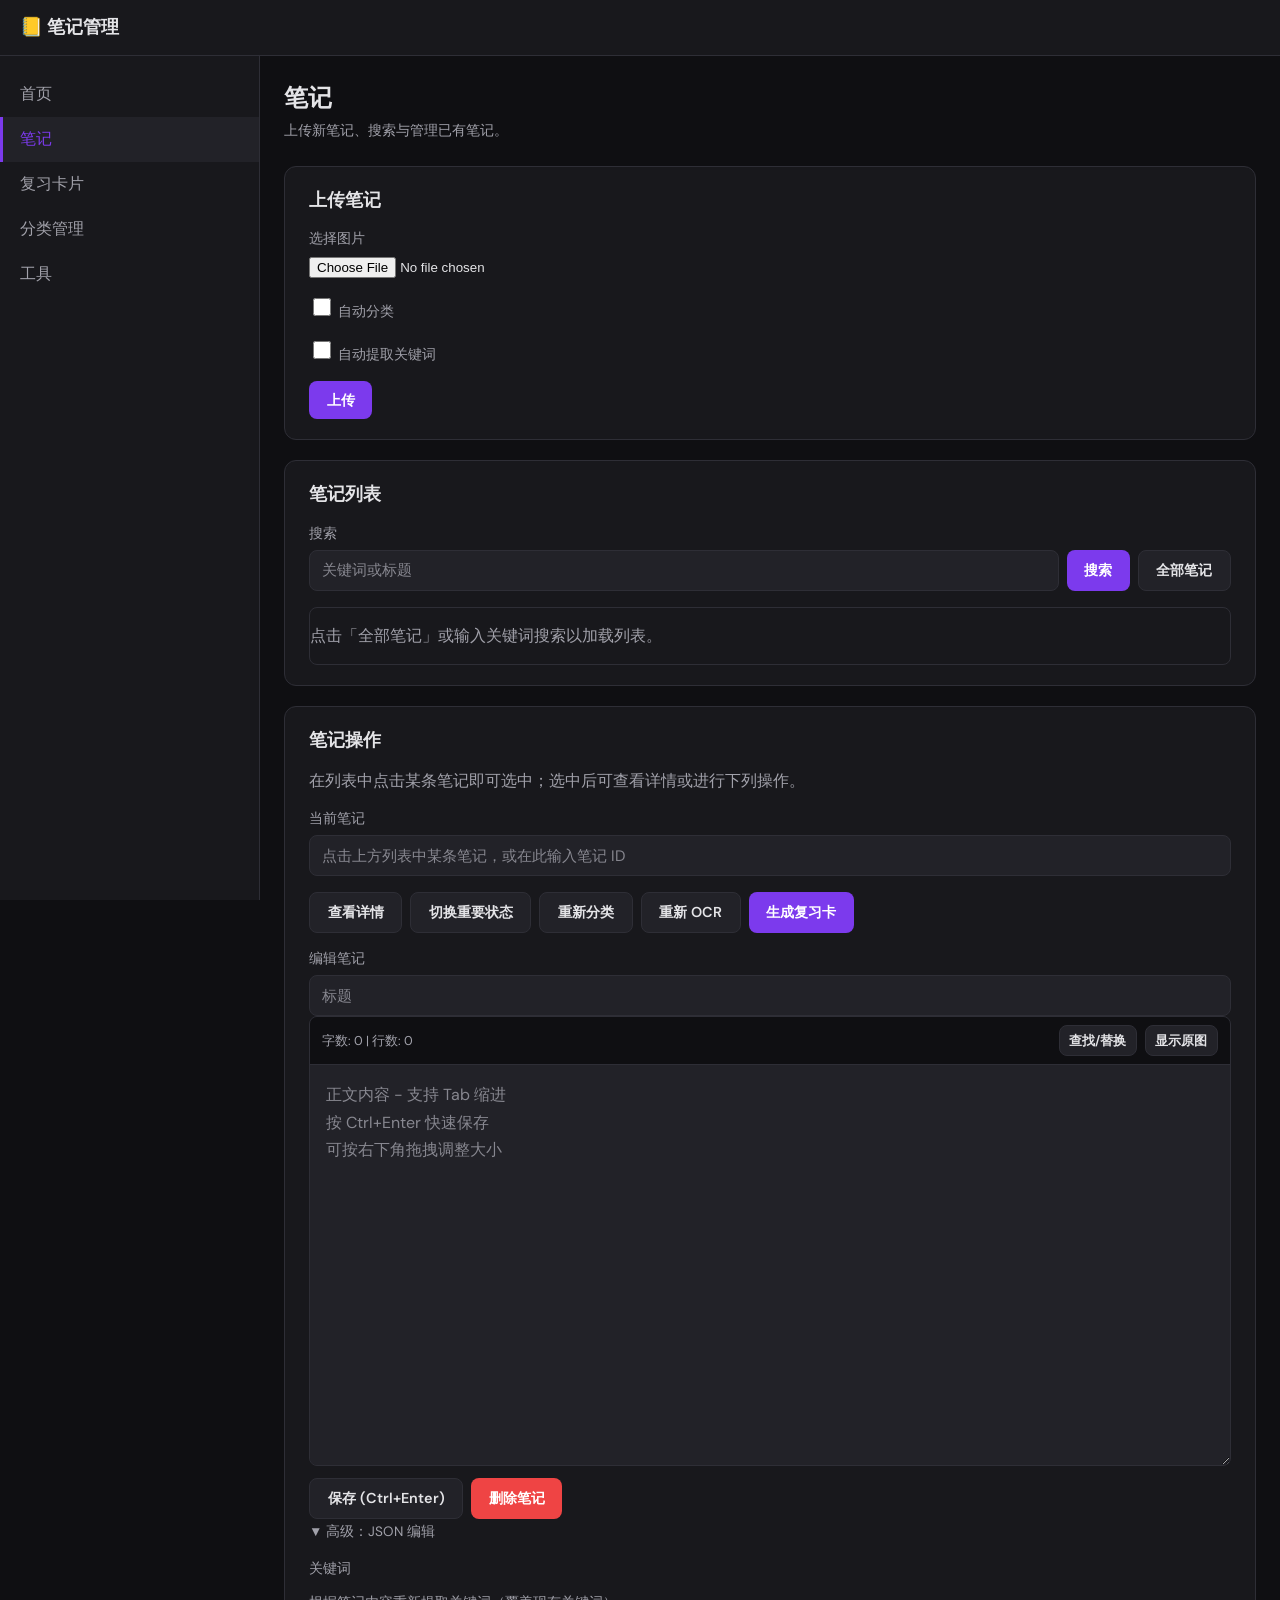
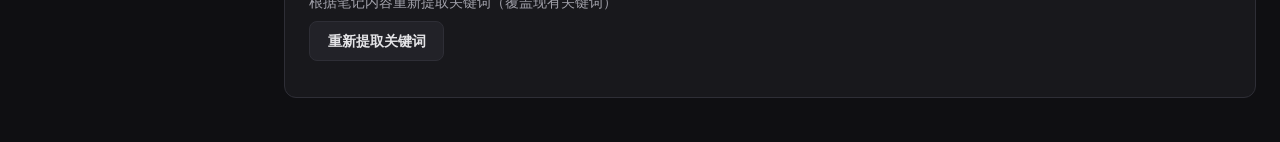
==== app/static/notes.html @ e65e79f5 "refractor: directories structure" ====
<!DOCTYPE html>
<html lang="zh-CN">
<head>
  <meta charset="UTF-8">
  <meta name="viewport" content="width=device-width, initial-scale=1">
  <title>笔记 - 笔记管理</title>
  <link rel="preconnect" href="https://fonts.googleapis.com">
  <link rel="preconnect" href="https://fonts.gstatic.com" crossorigin>
  <link href="https://fonts.googleapis.com/css2?family=DM+Sans:wght@400;500;600;700&display=swap" rel="stylesheet">
  <link rel="stylesheet" href="common.css">
</head>
<body>
  <header class="app-header">
    <div class="logo">
      <a href="index.html">📒 笔记管理</a>
    </div>
    <button type="button" class="nav-toggle" id="nav-toggle" aria-label="打开菜单">
      <svg width="24" height="24" fill="none" stroke="currentColor" stroke-width="2" viewBox="0 0 24 24"><path d="M4 6h16M4 12h16M4 18h16"/></svg>
    </button>
  </header>

  <div class="overlay" id="overlay"></div>
  <aside class="sidebar" id="sidebar">
    <nav>
      <ul>
        <li><a href="index.html">首页</a></li>
        <li><a href="notes.html" class="active">笔记</a></li>
        <li><a href="cards.html">复习卡片</a></li>
        <li><a href="categories.html">分类管理</a></li>
        <li><a href="tools.html">工具</a></li>
      </ul>
    </nav>
  </aside>

  <main class="main-wrap">
    <div class="page-header">
      <h1>笔记</h1>
      <p>上传新笔记、搜索与管理已有笔记。</p>
    </div>

    <section class="card" id="upload">
      <h2>上传笔记</h2>
      <form id="upload-form">
        <div class="form-group">
          <label>选择图片</label>
          <input type="file" id="note-file" name="file" accept="image/*" required />
        </div>
        <div class="form-group">
          <label class="checkbox-label">
            <input type="checkbox" id="auto-classify" /> 自动分类
          </label>
        </div>
        <div class="form-group">
          <label class="checkbox-label">
            <input type="checkbox" id="auto-keywords" /> 自动提取关键词
          </label>
        </div>
        <div class="btn-group">
          <button type="submit" class="btn btn-primary">上传</button>
        </div>
      </form>
      <div id="upload-result" class="result-box" style="display:none;"></div>
      <div id="upload-readable" class="result-readable" style="display:none;"></div>
      <div id="upload-advanced" style="display:none;"><span class="advanced-toggle" data-target="upload-raw">▼ 查看原始响应</span><pre id="upload-raw" class="raw-json" style="display:none;"></pre></div>
    </section>

    <section class="card">
      <h2>笔记列表</h2>
      <div class="form-group">
        <label>搜索</label>
        <div style="display:flex;gap:0.5rem;flex-wrap:wrap;">
          <input type="search" id="search-q" placeholder="关键词或标题" style="flex:1;min-width:160px;" />
          <button type="button" id="search-btn" class="btn btn-primary">搜索</button>
          <button type="button" id="view-all-btn" class="btn btn-secondary">全部笔记</button>
        </div>
      </div>
      <div id="notes-table-container" class="table-wrap">
        <p class="text-muted">点击「全部笔记」或输入关键词搜索以加载列表。</p>
      </div>
    </section>

    <section class="card" id="note-actions">
      <h2>笔记操作</h2>
      <p class="text-muted mb-0 mt-1">在列表中点击某条笔记即可选中；选中后可查看详情或进行下列操作。</p>
      <div class="form-group mt-2">
        <label>当前笔记</label>
        <input type="number" id="current-note-id" placeholder="点击上方列表中某条笔记，或在此输入笔记 ID" />
        <span id="current-note-title" class="text-muted" style="font-size:0.85rem;"></span>
      </div>
      <div class="btn-group">
        <button type="button" id="detail-btn" class="btn btn-secondary">查看详情</button>
        <button type="button" id="important-btn" class="btn btn-secondary">切换重要状态</button>
        <button type="button" id="classify-btn" class="btn btn-secondary">重新分类</button>
        <button type="button" id="reprocess-btn" class="btn btn-secondary">重新 OCR</button>
        <a href="cards.html" id="gen-cards-link" class="btn btn-primary">生成复习卡</a>
      </div>
      <div class="form-group mt-2">
        <label>编辑笔记</label>
        <input type="text" id="update-note-title" placeholder="标题" />

        <div class="editor-wrapper">
          <div class="editor-toolbar">
            <span class="editor-stats">字数: <span id="char-count">0</span> | 行数: <span id="line-count">0</span></span>
            <div class="editor-actions">
              <button type="button" id="find-replace-toggle" class="btn btn-sm btn-secondary">查找/替换</button>
              <button type="button" id="toggle-image-preview" class="btn btn-sm btn-secondary">显示原图</button>
            </div>
          </div>

          <div class="editor-container">
            <div class="image-preview-panel" id="image-preview-panel" style="display:none;">
              <div class="image-preview-placeholder" id="image-loading">加载中...</div>
              <img id="note-image-preview" src="" alt="笔记原图" style="display:none;" />
              <span class="image-preview-label">原图对照</span>
            </div>

            <div class="editor-main">
              <textarea id="update-note-content" placeholder="正文内容 - 支持 Tab 缩进&#10;按 Ctrl+Enter 快速保存&#10;可按右下角拖拽调整大小"></textarea>

              <div class="find-replace-panel" id="find-replace-panel" style="display:none;">
                <div class="find-replace-row">
                  <input type="text" id="find-text" placeholder="查找内容" />
                  <input type="text" id="replace-text" placeholder="替换为" />
                  <div class="find-replace-btns">
                    <button type="button" id="find-next-btn" class="btn btn-sm btn-secondary">查找下一个</button>
                    <button type="button" id="replace-btn" class="btn btn-sm btn-secondary">替换</button>
                    <button type="button" id="replace-all-btn" class="btn btn-sm btn-secondary">全部替换</button>
                    <span id="find-status" class="find-status"></span>
                  </div>
                </div>
              </div>
            </div>
          </div>
        </div>

        <div class="btn-group">
          <button type="button" id="update-btn" class="btn btn-secondary">保存 (Ctrl+Enter)</button>
          <button type="button" id="delete-btn" class="btn btn-danger">删除笔记</button>
        </div>
        <span class="advanced-toggle mt-1" data-target="update-note-body">▼ 高级：JSON 编辑</span>
        <textarea id="update-note-body" class="raw-json mt-1" rows="3" placeholder='{"title":"新标题","content":"..."}' style="display:none;"></textarea>
      </div>
      <div class="form-group">
        <label>关键词</label>
        <p class="text-muted mb-0" style="font-size:0.85rem;">根据笔记内容重新提取关键词（覆盖现有关键词）</p>
        <div class="btn-group mt-1">
          <button type="button" id="keywords-btn" class="btn btn-secondary">重新提取关键词</button>
        </div>
      </div>
      <div id="note-action-readable" class="result-readable" style="display:none;"></div>
      <div id="note-action-advanced" style="display:none;"><span class="advanced-toggle" data-target="note-action-raw">▼ 查看原始响应</span><pre id="note-action-raw" class="raw-json" style="display:none;"></pre></div>
    </section>
  </main>

  <script type="module">
    import { api } from './api.js';

    function showResult(el, text) {
      el.textContent = text;
      el.style.display = text ? 'block' : 'none';
    }

    function getActionResultEl() {
      return document.getElementById('note-action-readable');
    }

    function getNoteId() {
      return document.getElementById('current-note-id').value;
    }

    function showNoteActionReadable(html, rawJson) {
      const r = document.getElementById('note-action-readable');
      const adv = document.getElementById('note-action-advanced');
      const raw = document.getElementById('note-action-raw');
      r.innerHTML = html;
      r.style.display = 'block';
      if (raw && rawJson != null) {
        raw.textContent = typeof rawJson === 'string' ? rawJson : JSON.stringify(rawJson, null, 2);
        if (adv) adv.style.display = 'block';
      }
    }

    function showNoteActionError(msg) {
      const r = document.getElementById('note-action-readable');
      r.innerHTML = '<span style="color:var(--danger);">' + (msg + '').replace(/</g, '&lt;') + '</span>';
      r.style.display = 'block';
      document.getElementById('note-action-advanced').style.display = 'none';
    }

    document.body.addEventListener('click', function (e) {
      const t = e.target.closest('.advanced-toggle');
      if (!t) return;
      const id = t.getAttribute('data-target');
      const el = document.getElementById(id);
      if (!el) return;
      e.preventDefault();
      const show = el.style.display === 'none';
      el.style.display = show ? 'block' : 'none';
      const closedText = id === 'update-note-body' ? '▼ 高级：JSON 编辑' : '▼ 查看原始响应';
      t.textContent = show ? '▲ 收起' : closedText;
    });

    document.getElementById('upload-form').addEventListener('submit', async (e) => {
      e.preventDefault();
      const fileInput = document.getElementById('note-file');
      const resEl = document.getElementById('upload-result');
      if (!fileInput.files.length) return;
      const formData = new FormData();
      formData.append('file', fileInput.files[0]);
      formData.append('auto_classify', document.getElementById('auto-classify').checked);
      formData.append('auto_keywords', document.getElementById('auto-keywords').checked);
      resEl.textContent = '上传中…';
      resEl.style.display = 'block';
      document.getElementById('upload-readable').style.display = 'none';
      document.getElementById('upload-advanced').style.display = 'none';
      try {
        const res = await api.uploadNote(formData);
        resEl.style.display = 'none';
        const d = res.data || {};
        const catName = d.category ? d.category.name : '未分类';
        const kw = (d.keywords || []).join('、') || '无';
        const created = d.created_at ? d.created_at.slice(0, 10) : '';
        const readEl = document.getElementById('upload-readable');
        readEl.innerHTML = '<p class="success-msg">上传成功</p><div class="detail-row"><span class="detail-label">标题</span><span class="detail-value">' + (d.title || '').replace(/</g, '&lt;') + '</span></div><div class="detail-row"><span class="detail-label">分类</span><span class="detail-value">' + (catName + '').replace(/</g, '&lt;') + '</span></div><div class="detail-row"><span class="detail-label">关键词</span><span class="detail-value">' + (kw + '').replace(/</g, '&lt;') + '</span></div><div class="detail-row"><span class="detail-label">创建时间</span><span class="detail-value">' + (created + '').replace(/</g, '&lt;') + '</span></div>';
        readEl.style.display = 'block';
        const advEl = document.getElementById('upload-advanced');
        advEl.style.display = 'block';
        document.getElementById('upload-raw').textContent = JSON.stringify(res, null, 2);
      } catch (err) {
        resEl.style.display = 'none';
        document.getElementById('upload-readable').innerHTML = '<span style="color:var(--danger);">错误: ' + (err + '').replace(/</g, '&lt;') + '</span>';
        document.getElementById('upload-readable').style.display = 'block';
      }
    });

    function renderNotesTable(notes) {
      if (!notes || !notes.length) return '<p class="text-muted">未找到笔记。</p>';
      let html = '<table><thead><tr><th>ID</th><th>标题</th><th>预览</th><th>分类</th><th>关键词</th><th>重要</th><th>创建时间</th></tr></thead><tbody>';
      for (const n of notes) {
        const preview = (n.content_preview || '').slice(0, 50);
        const title = (n.title || '-').replace(/"/g, '&quot;');
        html += `<tr data-note-id="${n.id}" data-note-title="${title}" role="button" tabindex="0">
          <td>${n.id}</td>
          <td>${n.title || '-'}</td>
          <td>${preview}${(n.content_preview || '').length > 50 ? '…' : ''}</td>
          <td>${n.category ? n.category.name : '-'}</td>
          <td>${(n.keywords || []).join(', ') || '-'}</td>
          <td>${n.is_important ? '⭐' : '-'}</td>
          <td>${n.created_at ? n.created_at.split('T')[0] : '-'}</td>
        </tr>`;
      }
      html += '</tbody></table>';
      return html;
    }

    const notesTableContainer = document.getElementById('notes-table-container');
    const currentNoteIdInput = document.getElementById('current-note-id');

    notesTableContainer.addEventListener('click', (e) => {
      const row = e.target.closest('tr[data-note-id]');
      if (row) {
        currentNoteIdInput.value = row.dataset.noteId;
        const titleEl = document.getElementById('current-note-title');
        if (titleEl) titleEl.textContent = row.dataset.noteTitle ? '已选：' + row.dataset.noteTitle.replace(/&quot;/g, '"') : '';
      }
    });

    notesTableContainer.addEventListener('keydown', (e) => {
      if (e.key !== 'Enter' && e.key !== ' ') return;
      const row = e.target.closest('tr[data-note-id]');
      if (row) {
        e.preventDefault();
        currentNoteIdInput.value = row.dataset.noteId;
      }
    });

    document.getElementById('view-all-btn').addEventListener('click', async () => {
      notesTableContainer.innerHTML = '<p>加载中…</p>';
      try {
        const data = await api.getNotes({ page: 1, page_size: 100 });
        notesTableContainer.innerHTML = renderNotesTable(data.items || []);
      } catch (err) {
        notesTableContainer.innerHTML = '<p class="text-muted">错误: ' + err + '</p>';
      }
    });

    document.getElementById('search-btn').addEventListener('click', async () => {
      const q = document.getElementById('search-q').value;
      notesTableContainer.innerHTML = '<p>搜索中…</p>';
      try {
        const data = await api.searchNotes({ q });
        const items = data && data.items ? data.items : [];
        notesTableContainer.innerHTML = renderNotesTable(items);
      } catch (err) {
        notesTableContainer.innerHTML = '<p class="text-muted">错误: ' + err + '</p>';
      }
    });

    document.getElementById('important-btn').addEventListener('click', async () => {
      const id = getNoteId();
      if (!id) { showNoteActionError('请先选择或输入笔记'); return; }
      document.getElementById('note-action-readable').innerHTML = '更新中…';
      document.getElementById('note-action-readable').style.display = 'block';
      try {
        const res = await api.markImportant(id);
        const d = res.data || {};
        const msg = d.is_important ? '已设为重要' : '已取消重要';
        showNoteActionReadable('<p class="success-msg">' + msg + '</p>', res);
      } catch (err) {
        showNoteActionError('错误: ' + err);
      }
    });

    document.getElementById('classify-btn').addEventListener('click', async () => {
      const id = getNoteId();
      if (!id) { showNoteActionError('请先选择或输入笔记'); return; }
      document.getElementById('note-action-readable').innerHTML = '分类中…';
      document.getElementById('note-action-readable').style.display = 'block';
      try {
        const res = await api.classifyNote(id);
        const d = res.data || {};
        const catName = d.category ? d.category.name : '未匹配到分类';
        showNoteActionReadable('<p class="success-msg">分类完成</p><div class="detail-row"><span class="detail-label">当前分类</span><span class="detail-value">' + (catName + '').replace(/</g, '&lt;') + '</span></div>', res);
      } catch (err) {
        showNoteActionError('错误: ' + err);
      }
    });

    document.getElementById('reprocess-btn').addEventListener('click', async () => {
      const id = getNoteId();
      if (!id) { showNoteActionError('请先选择或输入笔记'); return; }
      document.getElementById('note-action-readable').innerHTML = '处理中…';
      document.getElementById('note-action-readable').style.display = 'block';
      try {
        const res = await api.reprocessNote(id);
        const d = res.data || {};
        const conf = d.ocr_confidence != null ? (d.ocr_confidence * 100).toFixed(1) + '%' : '-';
        const contentPreview = (d.content || '').slice(0, 200);
        showNoteActionReadable('<p class="success-msg">重新处理完成</p><div class="detail-row"><span class="detail-label">置信度</span><span class="detail-value">' + conf + '</span></div><div class="detail-row"><span class="detail-label">识别内容预览</span><div class="detail-value content-block">' + (contentPreview + '').replace(/</g, '&lt;') + '</div></div>', res);
      } catch (err) {
        showNoteActionError('错误: ' + err);
      }
    });

    document.getElementById('update-btn').addEventListener('click', async () => {
      const id = getNoteId();
      if (!id) { showNoteActionError('请先选择或输入笔记'); return; }
      const jsonEl = document.getElementById('update-note-body');
      const useJson = jsonEl.style.display !== 'none' && jsonEl.value.trim();
      let body;
      if (useJson) {
        try {
          body = JSON.parse(jsonEl.value);
        } catch (err) {
          showNoteActionError('JSON 格式错误: ' + err);
          return;
        }
      } else {
        body = {
          title: document.getElementById('update-note-title').value.trim() || undefined,
          content: document.getElementById('update-note-content').value
        };
      }
      document.getElementById('note-action-readable').innerHTML = '保存中…';
      document.getElementById('note-action-readable').style.display = 'block';
      try {
        const res = await api.updateNote(id, body);
        const d = res.data || {};
        showNoteActionReadable('<p class="success-msg">保存成功</p><div class="detail-row"><span class="detail-label">标题</span><span class="detail-value">' + (d.title || '').replace(/</g, '&lt;') + '</span></div>', res);
        // 更新字数统计
        updateStats();
      } catch (err) {
        showNoteActionError('错误: ' + err);
      }
    });

    document.getElementById('delete-btn').addEventListener('click', async () => {
      const id = getNoteId();
      if (!id) { showNoteActionError('请先选择或输入笔记'); return; }
      if (!confirm('确定删除该笔记？')) return;
      document.getElementById('note-action-readable').innerHTML = '删除中…';
      document.getElementById('note-action-readable').style.display = 'block';
      try {
        await api.deleteNote(id);
        showNoteActionReadable('<p class="success-msg">删除成功</p>', null);
        document.getElementById('note-action-advanced').style.display = 'none';
        document.getElementById('current-note-id').value = '';
        document.getElementById('current-note-title').textContent = '';
        // 清理编辑器
        document.getElementById('update-note-title').value = '';
        document.getElementById('update-note-content').value = '';
        updateStats();
        // 清理图片预览
        imagePreviewPanel.style.display = 'none';
        toggleImageBtn.textContent = '显示原图';
        toggleImageBtn.classList.remove('btn-primary');
        toggleImageBtn.classList.add('btn-secondary');
        noteImagePreview.src = '';
        currentNoteImagePath = '';
      } catch (err) {
        showNoteActionError('错误: ' + err);
      }
    });

    document.getElementById('keywords-btn').addEventListener('click', async () => {
      const id = getNoteId();
      if (!id) { showNoteActionError('请先选择或输入笔记'); return; }
      document.getElementById('note-action-readable').innerHTML = '提取中…';
      document.getElementById('note-action-readable').style.display = 'block';
      try {
        const res = await api.extractKeywords(id);
        const d = res.data || {};
        const kw = (d.keywords || []).length ? (d.keywords || []).join('、') : '无';
        showNoteActionReadable('<p class="success-msg">已根据内容重新提取关键词</p><div class="detail-row"><span class="detail-label">关键词</span><span class="detail-value">' + (kw + '').replace(/</g, '&lt;') + '</span></div>', res);
      } catch (err) {
        showNoteActionError('错误: ' + err);
      }
    });

    document.getElementById('gen-cards-link').addEventListener('click', (e) => {
      const id = getNoteId();
      if (id) {
        e.preventDefault();
        window.location.href = 'cards.html?generate=' + id;
      }
    });

    // ========== 编辑器增强功能 ==========
    const contentTextarea = document.getElementById('update-note-content');
    const charCountEl = document.getElementById('char-count');
    const lineCountEl = document.getElementById('line-count');
    const imagePreviewPanel = document.getElementById('image-preview-panel');
    const noteImagePreview = document.getElementById('note-image-preview');
    const toggleImageBtn = document.getElementById('toggle-image-preview');
    const findReplacePanel = document.getElementById('find-replace-panel');
    const findReplaceToggle = document.getElementById('find-replace-toggle');

    // 当前笔记的图片路径缓存
    let currentNoteImagePath = '';

    // 更新字数统计
    function updateStats() {
      const text = contentTextarea.value;
      charCountEl.textContent = text.length;
      lineCountEl.textContent = text ? text.split('\n').length : 0;
    }

    contentTextarea.addEventListener('input', updateStats);

    // Tab 键支持缩进
    contentTextarea.addEventListener('keydown', (e) => {
      if (e.key === 'Tab') {
        e.preventDefault();
        const start = contentTextarea.selectionStart;
        const end = contentTextarea.selectionEnd;
        const value = contentTextarea.value;

        if (e.shiftKey) {
          // Shift+Tab: 减少缩进
          const before = value.substring(0, start);
          const after = value.substring(end);
          const lineStart = before.lastIndexOf('\n') + 1;
          const currentLine = before.substring(lineStart);
          if (currentLine.startsWith('  ')) {
            contentTextarea.value = before.substring(0, lineStart) + currentLine.substring(2) + after;
            contentTextarea.selectionStart = contentTextarea.selectionEnd = start - 2;
          } else if (currentLine.startsWith(' ')) {
            contentTextarea.value = before.substring(0, lineStart) + currentLine.substring(1) + after;
            contentTextarea.selectionStart = contentTextarea.selectionEnd = start - 1;
          }
        } else {
          // Tab: 增加缩进
          contentTextarea.value = value.substring(0, start) + '  ' + value.substring(end);
          contentTextarea.selectionStart = contentTextarea.selectionEnd = start + 2;
        }
        updateStats();
      }

      // Ctrl+Enter 快速保存
      if (e.key === 'Enter' && (e.ctrlKey || e.metaKey)) {
        e.preventDefault();
        document.getElementById('update-btn').click();
      }
    });

    // 切换原图预览
    toggleImageBtn.addEventListener('click', () => {
      const isVisible = imagePreviewPanel.style.display !== 'none';
      if (isVisible) {
        imagePreviewPanel.style.display = 'none';
        toggleImageBtn.textContent = '显示原图';
        toggleImageBtn.classList.remove('btn-primary');
        toggleImageBtn.classList.add('btn-secondary');
      } else {
        imagePreviewPanel.style.display = 'flex';
        toggleImageBtn.textContent = '隐藏原图';
        toggleImageBtn.classList.remove('btn-secondary');
        toggleImageBtn.classList.add('btn-primary');

        // 如果没有图片路径，显示提示
        const currentNoteId = getNoteId();
        if (!currentNoteId) {
          document.getElementById('image-loading').textContent = '请先选择笔记';
          document.getElementById('image-loading').style.display = 'flex';
          noteImagePreview.style.display = 'none';
        }
      }
    });

    // 切换查找替换面板
    findReplaceToggle.addEventListener('click', () => {
      const isVisible = findReplacePanel.style.display !== 'none';
      findReplacePanel.style.display = isVisible ? 'none' : 'block';
      findReplaceToggle.textContent = isVisible ? '查找/替换' : '收起';
      if (!isVisible) {
        document.getElementById('find-text').focus();
      }
    });

    // 查找下一个
    let lastFindIndex = -1;
    document.getElementById('find-next-btn').addEventListener('click', () => {
      const findText = document.getElementById('find-text').value;
      const statusEl = document.getElementById('find-status');

      if (!findText) {
        statusEl.textContent = '请输入查找内容';
        statusEl.className = 'find-status not-found';
        return;
      }

      const content = contentTextarea.value;
      const startIndex = lastFindIndex + 1;
      const index = content.indexOf(findText, startIndex);

      if (index !== -1) {
        contentTextarea.focus();
        contentTextarea.setSelectionRange(index, index + findText.length);
        lastFindIndex = index;
        statusEl.textContent = `找到: 位置 ${index}`;
        statusEl.className = 'find-status found';
      } else {
        // 从头开始查找
        const wrapIndex = content.indexOf(findText, 0);
        if (wrapIndex !== -1) {
          contentTextarea.focus();
          contentTextarea.setSelectionRange(wrapIndex, wrapIndex + findText.length);
          lastFindIndex = wrapIndex;
          statusEl.textContent = `找到: 位置 ${wrapIndex} (从头)`;
          statusEl.className = 'find-status found';
        } else {
          statusEl.textContent = '未找到';
          statusEl.className = 'find-status not-found';
          lastFindIndex = -1;
        }
      }
    });

    // 替换
    document.getElementById('replace-btn').addEventListener('click', () => {
      const findText = document.getElementById('find-text').value;
      const replaceText = document.getElementById('replace-text').value;
      const statusEl = document.getElementById('find-status');

      if (!findText) {
        statusEl.textContent = '请输入查找内容';
        statusEl.className = 'find-status not-found';
        return;
      }

      const start = contentTextarea.selectionStart;
      const end = contentTextarea.selectionEnd;
      const selectedText = contentTextarea.value.substring(start, end);

      if (selectedText === findText) {
        contentTextarea.setRangeText(replaceText);
        statusEl.textContent = '已替换';
        statusEl.className = 'find-status found';
        updateStats();
        // 查找下一个
        document.getElementById('find-next-btn').click();
      } else {
        // 先查找
        document.getElementById('find-next-btn').click();
      }
    });

    // 全部替换
    document.getElementById('replace-all-btn').addEventListener('click', () => {
      const findText = document.getElementById('find-text').value;
      const replaceText = document.getElementById('replace-text').value;
      const statusEl = document.getElementById('find-status');

      if (!findText) {
        statusEl.textContent = '请输入查找内容';
        statusEl.className = 'find-status not-found';
        return;
      }

      const content = contentTextarea.value;
      const count = (content.match(new RegExp(findText.replace(/[.*+?^${}()|[\]\\]/g, '\\$&'), 'g')) || []).length;

      if (count === 0) {
        statusEl.textContent = '未找到匹配内容';
        statusEl.className = 'find-status not-found';
        return;
      }

      contentTextarea.value = content.split(findText).join(replaceText);
      statusEl.textContent = `已替换 ${count} 处`;
      statusEl.className = 'find-status found';
      lastFindIndex = -1;
      updateStats();
    });

    // 修改查看详情按钮，加载图片
    const originalDetailBtn = document.getElementById('detail-btn');
    originalDetailBtn.addEventListener('click', async () => {
      const id = getNoteId();
      if (!id) { showNoteActionError('请先选择或输入笔记'); return; }
      document.getElementById('note-action-readable').innerHTML = '加载中…';
      document.getElementById('note-action-readable').style.display = 'block';
      try {
        const data = await api.getNote(id);
        document.getElementById('current-note-title').textContent = data.title ? '已选：' + data.title : '';
        document.getElementById('update-note-title').value = data.title || '';
        document.getElementById('update-note-content').value = data.content || '';

        // 加载图片预览
        const imageLoading = document.getElementById('image-loading');
        if (data.image_path) {
          currentNoteImagePath = data.image_path;
          imageLoading.style.display = 'flex';
          imageLoading.textContent = '加载中...';
          noteImagePreview.style.display = 'none';

          // 构建图片URL
          const imageUrl = `/api/notes/${id}/image`;
          noteImagePreview.src = imageUrl;

          noteImagePreview.onload = () => {
            imageLoading.style.display = 'none';
            noteImagePreview.style.display = 'block';
          };

          noteImagePreview.onerror = () => {
            imageLoading.textContent = '图片加载失败';
            noteImagePreview.style.display = 'none';
            console.error('图片加载失败:', imageUrl);
          };
        } else {
          currentNoteImagePath = '';
          imageLoading.textContent = '无图片';
          imageLoading.style.display = 'flex';
          noteImagePreview.style.display = 'none';
          noteImagePreview.src = '';
        }

        updateStats();

        const catName = data.category ? data.category.name : '未分类';
        const kw = (data.keywords || []).length ? (data.keywords || []).join('、') : '无';
        const created = data.created_at ? data.created_at.slice(0, 19).replace('T', ' ') : '';
        const updated = data.updated_at ? data.updated_at.slice(0, 19).replace('T', ' ') : '';
        const contentEsc = (data.content || '').replace(/</g, '&lt;').replace(/>/g, '&gt;');
        const html = '<div class="detail-row"><span class="detail-label">标题</span><span class="detail-value">' + (data.title || '').replace(/</g, '&lt;') + '</span></div><div class="detail-row"><span class="detail-label">分类</span><span class="detail-value">' + (catName + '').replace(/</g, '&lt;') + '</span></div><div class="detail-row"><span class="detail-label">关键词</span><span class="detail-value">' + (kw + '').replace(/</g, '&lt;') + '</span></div><div class="detail-row"><span class="detail-label">重要</span><span class="detail-value">' + (data.is_important ? '是' : '否') + '</span></div><div class="detail-row"><span class="detail-label">状态</span><span class="detail-value">' + (data.status || '') + '</span></div><div class="detail-row"><span class="detail-label">创建</span><span class="detail-value">' + created + '</span></div><div class="detail-row"><span class="detail-label">更新</span><span class="detail-value">' + updated + '</span></div><div class="detail-row"><span class="detail-label">正文</span><div class="detail-value content-block">' + contentEsc + '</div></div>';
        showNoteActionReadable(html, data);
      } catch (err) {
        showNoteActionError('错误: ' + err);
      }
    });
  </script>

  <script>
    (function () {
      var toggle = document.getElementById('nav-toggle');
      var sidebar = document.getElementById('sidebar');
      var overlay = document.getElementById('overlay');
      function open() { sidebar.classList.add('open'); overlay.classList.add('open'); }
      function close() { sidebar.classList.remove('open'); overlay.classList.remove('open'); }
      toggle && toggle.addEventListener('click', open);
      overlay && overlay.addEventListener('click', close);
    })();
  </script>
</body>
</html>
---- app/static/common.css ----
/* Note Organizer - 共用样式与响应式布局 */
:root {
  --bg: #0f0f12;
  --surface: #18181c;
  --surface2: #222228;
  --border: #2e2e36;
  --text: #e4e4e7;
  --text-muted: #a1a1aa;
  --accent: #7c3aed;
  --accent-hover: #8b5cf6;
  --success: #22c55e;
  --warning: #f59e0b;
  --danger: #ef4444;
  --radius: 12px;
  --radius-sm: 8px;
  --nav-width: 260px;
  --header-h: 56px;
}

* {
  box-sizing: border-box;
}

body {
  margin: 0;
  font-family: 'DM Sans', -apple-system, BlinkMacSystemFont, sans-serif;
  background: var(--bg);
  color: var(--text);
  min-height: 100vh;
  line-height: 1.5;
}

a {
  color: var(--accent);
  text-decoration: none;
}
a:hover {
  color: var(--accent-hover);
}

.app-header {
  position: fixed;
  top: 0;
  left: 0;
  right: 0;
  height: var(--header-h);
  background: var(--surface);
  border-bottom: 1px solid var(--border);
  display: flex;
  align-items: center;
  justify-content: space-between;
  padding: 0 1rem 0 0;
  z-index: 100;
}

.app-header .logo {
  display: flex;
  align-items: center;
  gap: 0.75rem;
  padding: 0 1.25rem;
  font-weight: 700;
  font-size: 1.15rem;
  color: var(--text);
}
.app-header .logo a {
  color: inherit;
}

.nav-toggle {
  display: none;
  background: none;
  border: none;
  color: var(--text);
  padding: 0.5rem;
  cursor: pointer;
  border-radius: var(--radius-sm);
}

.sidebar {
  position: fixed;
  top: var(--header-h);
  left: 0;
  width: var(--nav-width);
  height: calc(100vh - var(--header-h));
  background: var(--surface);
  border-right: 1px solid var(--border);
  padding: 1rem 0;
  overflow-y: auto;
  z-index: 99;
  transition: transform 0.2s ease, opacity 0.2s ease;
}

.sidebar nav ul {
  list-style: none;
  margin: 0;
  padding: 0;
}

.sidebar nav a {
  display: flex;
  align-items: center;
  gap: 0.75rem;
  padding: 0.65rem 1.25rem;
  color: var(--text-muted);
  font-weight: 500;
  transition: color 0.15s, background 0.15s;
}

.sidebar nav a:hover,
.sidebar nav a.active {
  color: var(--text);
  background: var(--surface2);
}

.sidebar nav a.active {
  color: var(--accent);
  border-left: 3px solid var(--accent);
  padding-left: calc(1.25rem - 3px);
}

.main-wrap {
  margin-top: var(--header-h);
  margin-left: var(--nav-width);
  min-height: calc(100vh - var(--header-h));
  padding: 1.5rem;
  transition: margin-left 0.2s ease;
}

.page-header {
  margin-bottom: 1.5rem;
}

.page-header h1 {
  font-size: 1.5rem;
  font-weight: 700;
  margin: 0 0 0.25rem 0;
  color: var(--text);
}

.page-header p {
  margin: 0;
  color: var(--text-muted);
  font-size: 0.9rem;
}

.card {
  background: var(--surface);
  border: 1px solid var(--border);
  border-radius: var(--radius);
  padding: 1.25rem 1.5rem;
  margin-bottom: 1.25rem;
}

.card h2 {
  font-size: 1.1rem;
  font-weight: 600;
  margin: 0 0 1rem 0;
  color: var(--text);
}

.form-group {
  margin-bottom: 1rem;
}

.form-group label {
  display: block;
  font-size: 0.85rem;
  font-weight: 500;
  color: var(--text-muted);
  margin-bottom: 0.35rem;
}

input[type="text"],
input[type="number"],
input[type="search"],
textarea,
select {
  width: 100%;
  padding: 0.6rem 0.75rem;
  background: var(--surface2);
  border: 1px solid var(--border);
  border-radius: var(--radius-sm);
  color: var(--text);
  font-size: 0.95rem;
  font-family: inherit;
}

input:focus,
textarea:focus,
select:focus {
  outline: none;
  border-color: var(--accent);
  box-shadow: 0 0 0 3px rgba(124, 58, 237, 0.2);
}

input::placeholder,
textarea::placeholder {
  color: var(--text-muted);
  opacity: 0.8;
}

textarea {
  min-height: 80px;
  resize: vertical;
}

.checkbox-label {
  display: inline-flex;
  align-items: center;
  gap: 0.5rem;
  cursor: pointer;
  font-size: 0.9rem;
  color: var(--text-muted);
}

input[type="checkbox"] {
  width: 1.1rem;
  height: 1.1rem;
  accent-color: var(--accent);
}

.btn {
  display: inline-flex;
  align-items: center;
  justify-content: center;
  gap: 0.5rem;
  padding: 0.6rem 1.1rem;
  font-size: 0.9rem;
  font-weight: 600;
  font-family: inherit;
  border: none;
  border-radius: var(--radius-sm);
  cursor: pointer;
  transition: background 0.15s, transform 0.1s;
}

.btn:active {
  transform: scale(0.98);
}

.btn-primary {
  background: var(--accent);
  color: #fff;
}

.btn-primary:hover {
  background: var(--accent-hover);
}

.btn-secondary {
  background: var(--surface2);
  color: var(--text);
  border: 1px solid var(--border);
}

.btn-secondary:hover {
  background: var(--border);
}

.btn-danger {
  background: var(--danger);
  color: #fff;
}

.btn-danger:hover {
  background: #dc2626;
}

.btn-group {
  display: flex;
  flex-wrap: wrap;
  gap: 0.5rem;
  margin-top: 0.75rem;
}

.result-box {
  margin-top: 1rem;
  padding: 1rem;
  background: var(--surface2);
  border-radius: var(--radius-sm);
  border: 1px solid var(--border);
  font-size: 0.85rem;
  overflow-x: auto;
  white-space: pre-wrap;
  word-break: break-word;
  color: var(--text-muted);
  max-height: 280px;
  overflow-y: auto;
}

.table-wrap {
  overflow-x: auto;
  margin-top: 1rem;
  border-radius: var(--radius-sm);
  border: 1px solid var(--border);
}

table {
  width: 100%;
  border-collapse: collapse;
  font-size: 0.9rem;
}

th, td {
  padding: 0.65rem 1rem;
  text-align: left;
  border-bottom: 1px solid var(--border);
}

th {
  background: var(--surface2);
  font-weight: 600;
  color: var(--text-muted);
  white-space: nowrap;
}

tr:last-child td {
  border-bottom: none;
}

tr[data-note-id] {
  cursor: pointer;
}

.dash-cards {
  display: grid;
  grid-template-columns: repeat(auto-fill, minmax(200px, 1fr));
  gap: 1rem;
  margin-top: 1rem;
}

.dash-card {
  display: block;
  background: var(--surface);
  border: 1px solid var(--border);
  border-radius: var(--radius);
  padding: 1.25rem;
  text-align: center;
  transition: border-color 0.15s, transform 0.1s;
}

.dash-card:hover {
  border-color: var(--accent);
  transform: translateY(-2px);
}

.dash-card .icon {
  font-size: 2rem;
  margin-bottom: 0.5rem;
  opacity: 0.9;
}

.dash-card span {
  display: block;
  font-weight: 600;
  color: var(--text);
}

.dash-card small {
  font-size: 0.8rem;
  color: var(--text-muted);
}

.text-muted { color: var(--text-muted); }
.mt-1 { margin-top: 0.5rem; }
.mt-2 { margin-top: 1rem; }
.mb-0 { margin-bottom: 0; }

/* 易读结果区域 */
.result-readable {
  margin-top: 1rem;
  padding: 1rem 1.25rem;
  background: var(--surface2);
  border-radius: var(--radius-sm);
  border: 1px solid var(--border);
  font-size: 0.9rem;
  color: var(--text);
}

.result-readable .detail-row {
  display: flex;
  gap: 0.5rem;
  margin-bottom: 0.5rem;
  align-items: flex-start;
}

.result-readable .detail-row:last-child { margin-bottom: 0; }

.result-readable .detail-label {
  color: var(--text-muted);
  min-width: 5rem;
  flex-shrink: 0;
}

.result-readable .detail-value {
  word-break: break-word;
  white-space: pre-wrap;
}

.result-readable .content-block {
  max-height: 200px;
  overflow-y: auto;
  white-space: pre-wrap;
  word-break: break-word;
}

.advanced-toggle {
  margin-top: 0.75rem;
  font-size: 0.85rem;
  color: var(--text-muted);
  cursor: pointer;
  user-select: none;
}

.advanced-toggle:hover { color: var(--accent); }

.raw-json {
  margin-top: 0.5rem;
  padding: 0.75rem;
  background: var(--bg);
  border-radius: var(--radius-sm);
  font-size: 0.8rem;
  white-space: pre-wrap;
  word-break: break-word;
  color: var(--text-muted);
  max-height: 200px;
  overflow: auto;
}

.tag-list {
  display: flex;
  flex-wrap: wrap;
  gap: 0.35rem;
}

.tag-list span {
  padding: 0.2rem 0.5rem;
  background: var(--border);
  border-radius: 4px;
  font-size: 0.85rem;
}

.success-msg { color: var(--success); }

/* 笔记编辑器增强样式 */
.editor-wrapper {
  background: var(--surface2);
  border: 1px solid var(--border);
  border-radius: var(--radius-sm);
  overflow: hidden;
  margin-bottom: 0.75rem;
}

.editor-toolbar {
  display: flex;
  justify-content: space-between;
  align-items: center;
  padding: 0.5rem 0.75rem;
  background: var(--bg);
  border-bottom: 1px solid var(--border);
  flex-wrap: wrap;
  gap: 0.5rem;
}

.editor-stats {
  font-size: 0.8rem;
  color: var(--text-muted);
}

.editor-actions {
  display: flex;
  gap: 0.5rem;
}

.btn-sm {
  padding: 0.35rem 0.6rem;
  font-size: 0.8rem;
}

.editor-container {
  display: flex;
  flex-direction: row;
  min-height: 400px;
}

.image-preview-panel {
  width: 350px;
  min-width: 350px;
  max-width: 50%;
  padding: 1rem;
  background: var(--bg);
  border-right: 1px solid var(--border);
  display: flex;
  flex-direction: column;
  gap: 0.5rem;
  overflow-y: auto;
}

.image-preview-panel img {
  width: 100%;
  height: auto;
  max-height: 600px;
  object-fit: contain;
  border-radius: var(--radius-sm);
  border: 1px solid var(--border);
  background: var(--surface2);
}

.image-preview-label {
  font-size: 0.8rem;
  color: var(--text-muted);
  text-align: center;
  padding: 0.5rem 0;
  border-top: 1px solid var(--border);
  margin-top: 0.5rem;
}

.image-preview-placeholder {
  display: flex;
  align-items: center;
  justify-content: center;
  height: 200px;
  background: var(--surface2);
  border-radius: var(--radius-sm);
  color: var(--text-muted);
  font-size: 0.9rem;
}

.editor-main {
  flex: 1;
  display: flex;
  flex-direction: column;
  min-width: 0;
  min-height: 400px;
}

#update-note-content {
  width: 100%;
  min-height: 350px;
  height: 100%;
  max-height: 800px;
  padding: 1rem;
  background: var(--surface2);
  border: none;
  border-radius: 0;
  color: var(--text);
  font-size: 1rem;
  font-family: inherit;
  line-height: 1.7;
  resize: vertical;
  outline: none;
}

#update-note-content:focus {
  background: var(--surface);
}

.find-replace-panel {
  padding: 0.75rem;
  background: var(--bg);
  border-top: 1px solid var(--border);
}

.find-replace-row {
  display: flex;
  flex-wrap: wrap;
  gap: 0.5rem;
  align-items: center;
}

.find-replace-row input {
  flex: 1;
  min-width: 120px;
  padding: 0.4rem 0.6rem;
  background: var(--surface2);
  border: 1px solid var(--border);
  border-radius: var(--radius-sm);
  color: var(--text);
  font-size: 0.85rem;
}

.find-replace-btns {
  display: flex;
  gap: 0.35rem;
  flex-wrap: wrap;
  align-items: center;
}

.find-status {
  font-size: 0.8rem;
  color: var(--text-muted);
  margin-left: 0.5rem;
}

.find-status.found {
  color: var(--success);
}

.find-status.not-found {
  color: var(--danger);
}

@media (max-width: 768px) {
  .editor-container {
    flex-direction: column;
    min-height: 300px;
  }

  .image-preview-panel {
    width: 100%;
    min-width: auto;
    max-width: 100%;
    border-right: none;
    border-bottom: 1px solid var(--border);
    flex-direction: column;
    max-height: 300px;
  }

  .image-preview-panel img {
    max-height: 250px;
  }

  .editor-main {
    min-height: 300px;
  }

  #update-note-content {
    min-height: 250px;
  }

  .find-replace-row {
    flex-direction: column;
    align-items: stretch;
  }

  .find-replace-row input {
    width: 100%;
  }

  .find-replace-btns {
    justify-content: flex-start;
  }
}

@media (max-width: 768px) {
  .sidebar {
    position: fixed;
    top: var(--header-h);
    left: 0;
    width: 100%;
    max-width: 280px;
    height: calc(100vh - var(--header-h));
    transform: translateX(-100%);
    box-shadow: 4px 0 20px rgba(0,0,0,0.3);
  }

  .sidebar.open {
    transform: translateX(0);
  }

  .nav-toggle {
    display: flex;
    align-items: center;
    justify-content: center;
  }

  .main-wrap {
    margin-left: 0;
    padding: 1rem;
  }

  .dash-cards {
    grid-template-columns: 1fr 1fr;
  }

  .btn-group {
    flex-direction: column;
  }

  .btn-group .btn {
    width: 100%;
  }

  th, td {
    padding: 0.5rem 0.65rem;
    font-size: 0.8rem;
  }
}

@media (min-width: 769px) and (max-width: 1024px) {
  .main-wrap {
    padding: 1.25rem;
  }

  .dash-cards {
    grid-template-columns: repeat(3, 1fr);
  }
}

.overlay {
  display: none;
  position: fixed;
  inset: 0;
  background: rgba(0,0,0,0.5);
  z-index: 98;
  top: var(--header-h);
}

.overlay.open {
  display: block;
}

/* 卡片类型选择样式 */
.card-type-options {
  display: flex;
  flex-direction: column;
  gap: 0.75rem;
}

.card-type-options .checkbox-label {
  display: flex;
  align-items: flex-start;
  gap: 0.5rem;
  padding: 0.75rem;
  background: var(--surface2);
  border-radius: var(--radius-sm);
  border: 1px solid var(--border);
  cursor: pointer;
  transition: border-color 0.15s;
}

.card-type-options .checkbox-label:hover {
  border-color: var(--accent);
}

.card-type-options input[type="checkbox"] {
  margin-top: 0.15rem;
}

.card-type-options span {
  font-weight: 500;
  color: var(--text);
}

.card-type-options small {
  display: block;
  margin-top: 0.15rem;
  font-size: 0.8rem;
}

/* 笔记选择下拉框 */
#card-note-select {
  width: 100%;
  padding: 0.6rem 0.75rem;
  background: var(--surface2);
  border: 1px solid var(--border);
  border-radius: var(--radius-sm);
  color: var(--text);
  font-size: 0.95rem;
  font-family: inherit;
  cursor: pointer;
}

#card-note-select:focus {
  outline: none;
  border-color: var(--accent);
  box-shadow: 0 0 0 3px rgba(124, 58, 237, 0.2);
}

#card-note-select option {
  background: var(--surface2);
  color: var(--text);
  padding: 0.5rem;
}

/* 卡片预览样式 */
.card-preview-container {
  background: var(--surface2);
  border: 1px solid var(--border);
  border-radius: var(--radius-sm);
  padding: 1.5rem;
  min-height: 200px;
  display: flex;
  flex-direction: column;
  align-items: center;
  gap: 1rem;
}

.card-preview {
  width: 100%;
  max-width: 500px;
  min-height: 150px;
  background: var(--bg);
  border: 2px solid var(--border);
  border-radius: var(--radius);
  padding: 1.5rem;
  display: flex;
  flex-direction: column;
  justify-content: center;
  transition: all 0.3s ease;
}

.card-preview-front,
.card-preview-back {
  display: flex;
  flex-direction: column;
  align-items: center;
  gap: 0.75rem;
}

.card-preview-label {
  font-size: 0.8rem;
  color: var(--text-muted);
  text-transform: uppercase;
  letter-spacing: 0.05em;
}

.card-preview-content {
  font-size: 1.1rem;
  color: var(--text);
  text-align: center;
  line-height: 1.6;
  white-space: pre-wrap;
  word-break: break-word;
  width: 100%;
}

.card-preview-back .card-preview-content {
  color: var(--success);
}

.card-flip-btn {
  min-width: 140px;
}

/* 复习控制样式 */
.study-controls {
  display: flex;
  gap: 0.5rem;
  flex-wrap: wrap;
}

.study-controls select {
  flex: 1;
  min-width: 200px;
  padding: 0.6rem 0.75rem;
  background: var(--surface2);
  border: 1px solid var(--border);
  border-radius: var(--radius-sm);
  color: var(--text);
  font-size: 0.95rem;
  font-family: inherit;
  cursor: pointer;
}

.study-controls select:focus {
  outline: none;
  border-color: var(--accent);
  box-shadow: 0 0 0 3px rgba(124, 58, 237, 0.2);
}

/* 质量评分选项 */
.quality-options {
  display: grid;
  grid-template-columns: repeat(auto-fit, minmax(140px, 1fr));
  gap: 0.5rem;
}

.quality-option {
  display: flex;
  align-items: center;
  gap: 0.5rem;
  padding: 0.75rem;
  background: var(--surface2);
  border: 1px solid var(--border);
  border-radius: var(--radius-sm);
  cursor: pointer;
  transition: all 0.15s;
}

.quality-option:hover {
  border-color: var(--accent);
  background: var(--bg);
}

.quality-option input[type="radio"] {
  width: 1.1rem;
  height: 1.1rem;
  accent-color: var(--accent);
}

.quality-option span {
  font-size: 0.9rem;
  color: var(--text);
}

.quality-option:has(input:checked) {
  border-color: var(--accent);
  background: rgba(124, 58, 237, 0.1);
}

/* 复习区域特殊样式 */
#study-section .card-preview-container {
  background: linear-gradient(135deg, var(--surface2) 0%, var(--surface) 100%);
  border: 2px solid var(--accent);
}

#study-section .card-preview {
  border: 2px solid var(--border);
  box-shadow: 0 4px 12px rgba(0, 0, 0, 0.2);
}

@media (max-width: 768px) {
  .study-controls {
    flex-direction: column;
  }

  .study-controls select {
    width: 100%;
  }

  .quality-options {
    grid-template-columns: 1fr 1fr;
  }
}
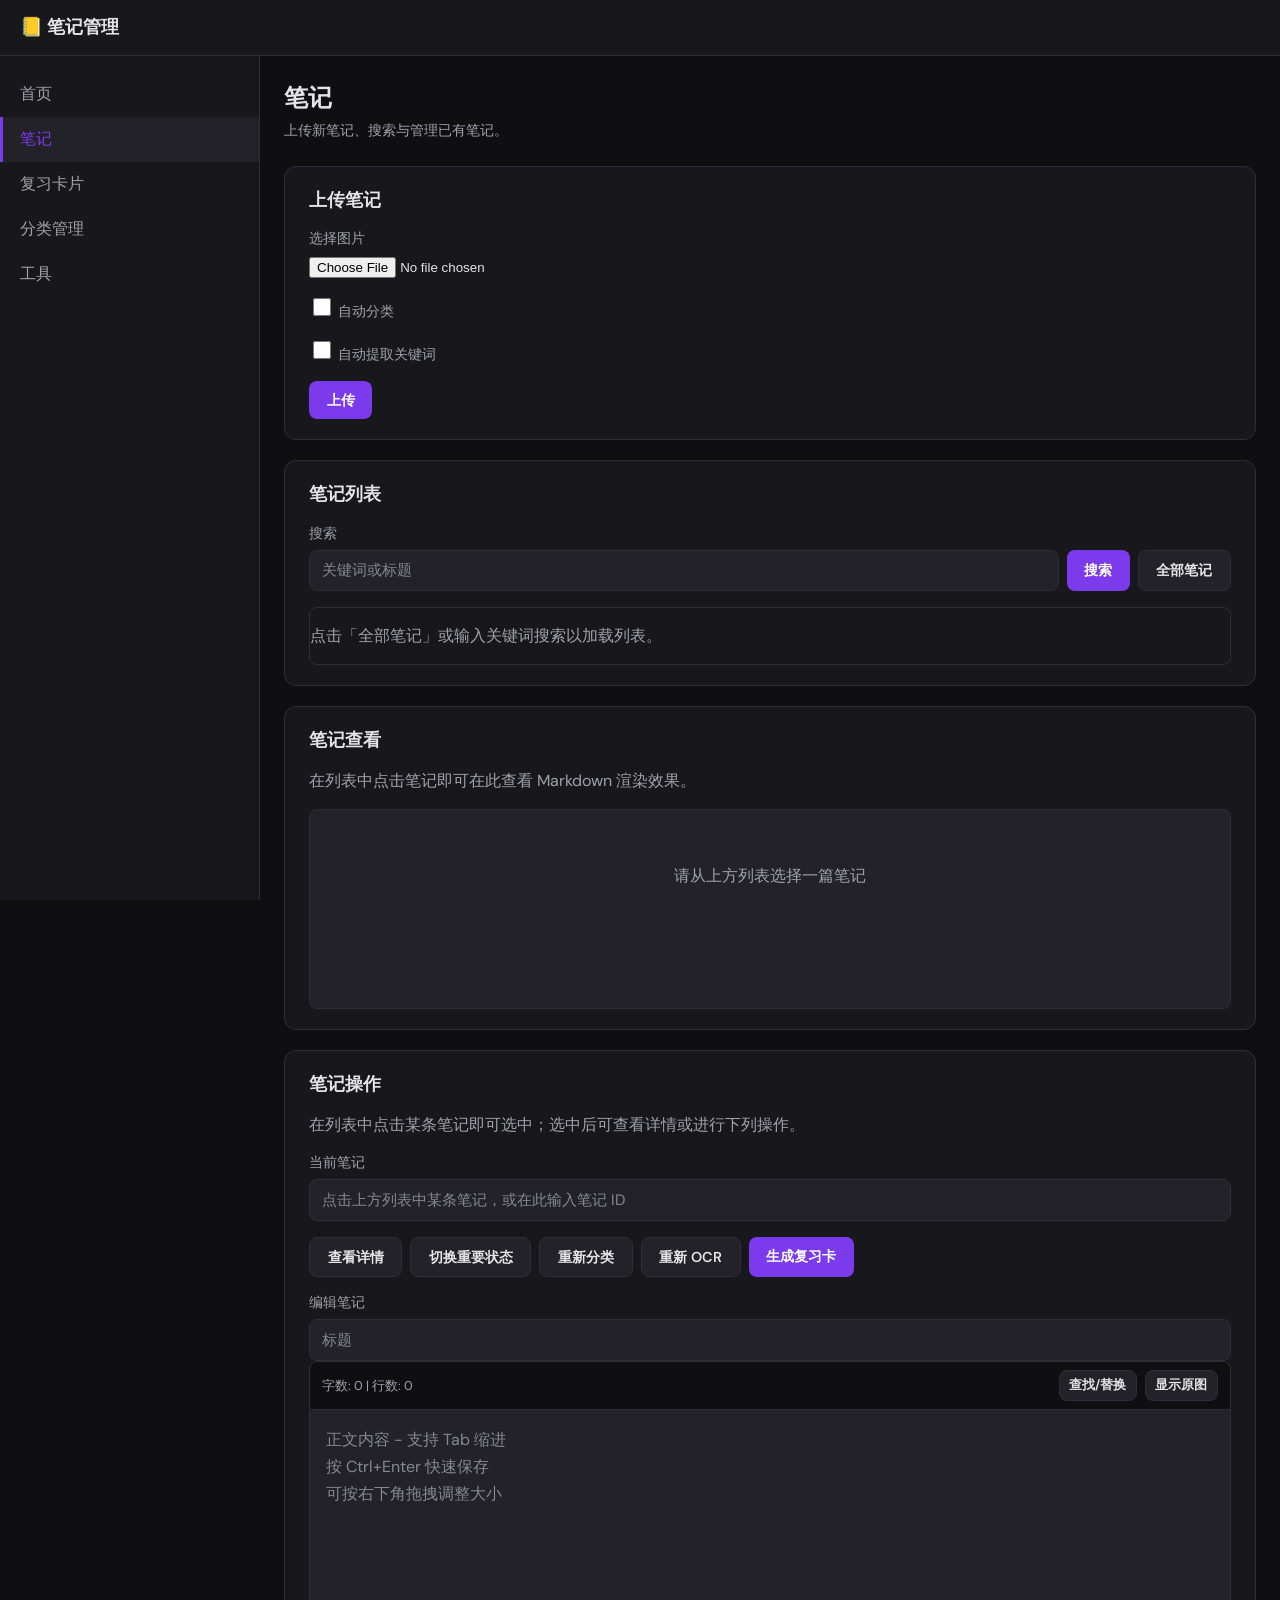
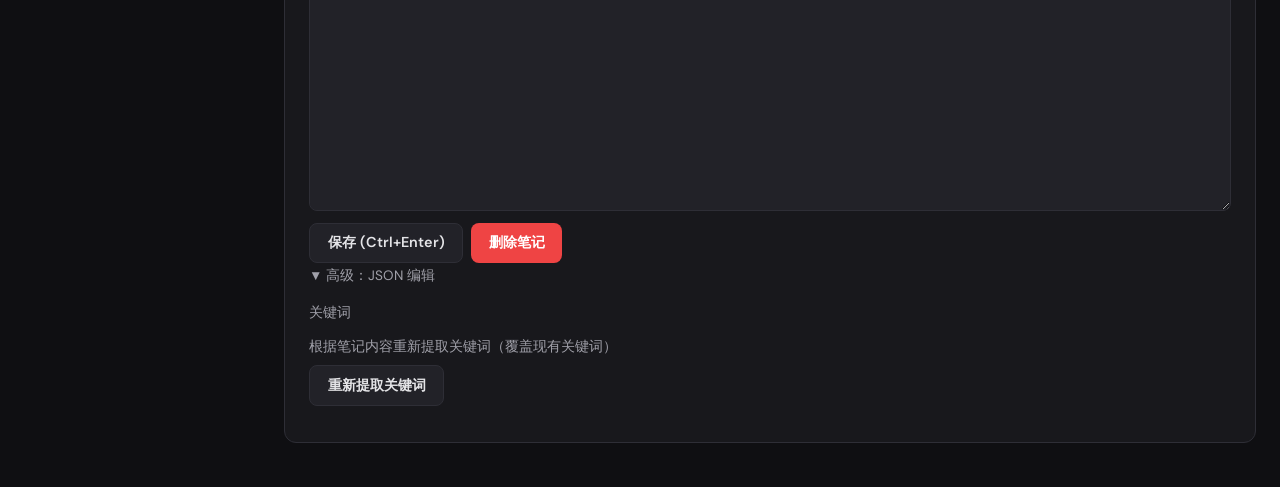
==== commit 3b6d55f5: "增加笔记预览区域" ====
--- a/app/static/notes.html
+++ b/app/static/notes.html
@@ -7,7 +7,8 @@
   <link rel="preconnect" href="https://fonts.googleapis.com">
   <link rel="preconnect" href="https://fonts.gstatic.com" crossorigin>
   <link href="https://fonts.googleapis.com/css2?family=DM+Sans:wght@400;500;600;700&display=swap" rel="stylesheet">
-  <link rel="stylesheet" href="common.css">
+<link rel="stylesheet" href="common.css">
+  <script src="https://cdn.jsdelivr.net/npm/marked/marked.min.js"></script>
 </head>
 <body>
   <header class="app-header">
@@ -79,6 +80,14 @@
       </div>
     </section>
 
+<section class="card" id="note-viewer">
+      <h2>笔记查看</h2>
+      <p class="text-muted mb-0 mt-1">在列表中点击笔记即可在此查看 Markdown 渲染效果。</p>
+      <div id="note-viewer-content" class="markdown-body">
+        <p class="text-muted" style="text-align:center;padding:2rem;">请从上方列表选择一篇笔记</p>
+      </div>
+    </section>
+
     <section class="card" id="note-actions">
       <h2>笔记操作</h2>
       <p class="text-muted mb-0 mt-1">在列表中点击某条笔记即可选中；选中后可查看详情或进行下列操作。</p>
@@ -256,12 +265,28 @@
     const notesTableContainer = document.getElementById('notes-table-container');
     const currentNoteIdInput = document.getElementById('current-note-id');
 
-    notesTableContainer.addEventListener('click', (e) => {
+async function loadNoteToViewer(noteId) {
+      const viewerContent = document.getElementById('note-viewer-content');
+      viewerContent.innerHTML = '<p class="text-muted" style="text-align:center;padding:2rem;">加载中...</p>';
+      try {
+        const data = await api.getNote(noteId);
+        if (data.content) {
+          viewerContent.innerHTML = marked.parse(data.content);
+        } else {
+          viewerContent.innerHTML = '<p class="text-muted" style="text-align:center;padding:2rem;">该笔记暂无内容</p>';
+        }
+      } catch (err) {
+        viewerContent.innerHTML = '<p class="text-muted" style="text-align:center;padding:2rem;color:var(--danger);">加载失败: ' + (err + '').replace(/</g, '&lt;') + '</p>';
+      }
+    }
+
+    notesTableContainer.addEventListener('click', async (e) => {
       const row = e.target.closest('tr[data-note-id]');
       if (row) {
         currentNoteIdInput.value = row.dataset.noteId;
         const titleEl = document.getElementById('current-note-title');
         if (titleEl) titleEl.textContent = row.dataset.noteTitle ? '已选：' + row.dataset.noteTitle.replace(/&quot;/g, '"') : '';
+        loadNoteToViewer(row.dataset.noteId);
       }
     });
 
--- a/app/static/common.css
+++ b/app/static/common.css
@@ -866,6 +866,148 @@
   gap: 0.5rem;
 }
 
+.markdown-body {
+  margin-top: 1rem;
+  padding: 1.25rem;
+  background: var(--surface2);
+  border-radius: var(--radius-sm);
+  border: 1px solid var(--border);
+  min-height: 200px;
+  max-height: 500px;
+  overflow-y: auto;
+  line-height: 1.7;
+  color: var(--text);
+}
+
+.markdown-body h1,
+.markdown-body h2,
+.markdown-body h3,
+.markdown-body h4,
+.markdown-body h5,
+.markdown-body h6 {
+  margin-top: 1.5rem;
+  margin-bottom: 0.75rem;
+  font-weight: 600;
+  line-height: 1.3;
+}
+
+.markdown-body h1 { font-size: 1.75rem; border-bottom: 1px solid var(--border); padding-bottom: 0.5rem; }
+.markdown-body h2 { font-size: 1.5rem; border-bottom: 1px solid var(--border); padding-bottom: 0.4rem; }
+.markdown-body h3 { font-size: 1.25rem; }
+.markdown-body h4 { font-size: 1.1rem; }
+
+.markdown-body h1:first-child,
+.markdown-body h2:first-child,
+.markdown-body h3:first-child,
+.markdown-body h4:first-child {
+  margin-top: 0;
+}
+
+.markdown-body p {
+  margin: 0 0 1rem 0;
+}
+
+.markdown-body ul,
+.markdown-body ol {
+  margin: 0 0 1rem 0;
+  padding-left: 2rem;
+}
+
+.markdown-body li {
+  margin-bottom: 0.25rem;
+}
+
+.markdown-body li > ul,
+.markdown-body li > ol {
+  margin-bottom: 0;
+}
+
+.markdown-body blockquote {
+  margin: 0 0 1rem 0;
+  padding: 0.5rem 1rem;
+  border-left: 4px solid var(--accent);
+  background: var(--bg);
+  color: var(--text-muted);
+}
+
+.markdown-body blockquote p:last-child {
+  margin-bottom: 0;
+}
+
+.markdown-body code {
+  padding: 0.2rem 0.4rem;
+  background: var(--bg);
+  border-radius: 4px;
+  font-size: 0.9em;
+  font-family: 'Consolas', 'Monaco', monospace;
+}
+
+.markdown-body pre {
+  margin: 0 0 1rem 0;
+  padding: 1rem;
+  background: var(--bg);
+  border-radius: var(--radius-sm);
+  overflow-x: auto;
+}
+
+.markdown-body pre code {
+  padding: 0;
+  background: none;
+  font-size: 0.85rem;
+  line-height: 1.5;
+}
+
+.markdown-body a {
+  color: var(--accent);
+}
+
+.markdown-body a:hover {
+  color: var(--accent-hover);
+  text-decoration: underline;
+}
+
+.markdown-body hr {
+  border: none;
+  border-top: 1px solid var(--border);
+  margin: 1.5rem 0;
+}
+
+.markdown-body table {
+  width: 100%;
+  border-collapse: collapse;
+  margin: 0 0 1rem 0;
+}
+
+.markdown-body th,
+.markdown-body td {
+  padding: 0.5rem 0.75rem;
+  border: 1px solid var(--border);
+}
+
+.markdown-body th {
+  background: var(--bg);
+  font-weight: 600;
+}
+
+.markdown-body img {
+  max-width: 100%;
+  height: auto;
+  border-radius: var(--radius-sm);
+}
+
+.markdown-body strong {
+  font-weight: 600;
+}
+
+.markdown-body em {
+  font-style: italic;
+}
+
+.markdown-body del {
+  text-decoration: line-through;
+  opacity: 0.7;
+}
+
 .quality-option {
   display: flex;
   align-items: center;
